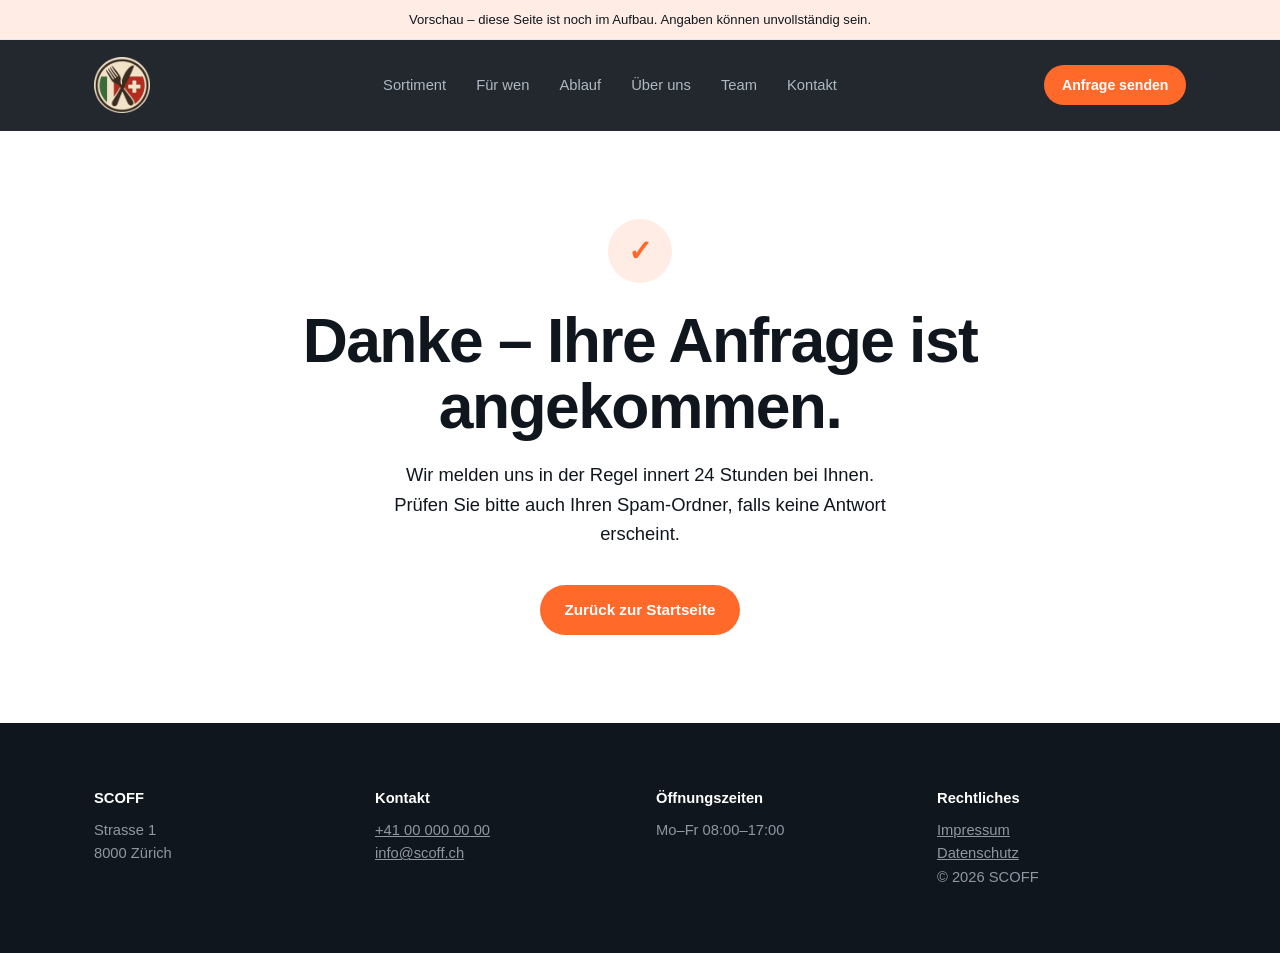
==== danke.html @ 70f58955 "Vorschau-Modus: Suchmaschinen aussperren und Hinweis anzeigen Solange die Seite unfertig ist: - robo" ====
<!DOCTYPE html>
<html lang="de">
<head>
  <meta charset="utf-8">
  <meta name="viewport" content="width=device-width, initial-scale=1">
  <title>Anfrage erhalten – SCOFF</title>
  <meta name="description" content="Ihre Anfrage bei SCOFF ist eingegangen.">
  <meta name="robots" content="noindex">
  <link rel="icon" href="images/favicon-32.png" sizes="32x32">
  <link rel="icon" href="images/favicon-64.png" sizes="64x64">
  <link rel="apple-touch-icon" href="images/apple-touch-icon.png">
  <!-- Die Nummer hinter dem Dateinamen ist die Version. Wird sie erhöht,
       holen Browser die Datei neu statt aus dem Zwischenspeicher.
       Nach jeder Änderung an styles.css oder script.js hochzählen. -->
  <link rel="stylesheet" href="styles.css?v=11">
</head>
<body>

  <!-- VORSCHAU-BANNER: vor dem Livegang entfernen. Siehe STAND.md. -->
  <div class="vorschau">
    Vorschau – diese Seite ist noch im Aufbau. Angaben können unvollständig sein.
  </div>


<a class="skip-link" href="#inhalt">Zum Inhalt springen</a>

<!-- ===================== Kopfzeile ===================== -->
<header class="site-header">
  <div class="wrap">
    <!-- Zwei Fassungen des Logos. Welche zu sehen ist, entscheidet styles.css:
         am Computer das Zeichen, auf dem Handy oben das vollständige Logo und
         nach dem Scrollen Zeichen plus Schriftzug. -->
    <a class="logo" href="index.html" aria-label="SCOFF – zur Startseite">
      <img class="logo-bild logo-bild--voll" src="images/scoff-logo.png"
           alt="" width="110" height="110">
      <img class="logo-bild logo-bild--zeichen" src="images/scoff-emblem.png"
           alt="" width="56" height="56">
      <span class="logo-wort">SCOFF</span>
    </a>

    <nav class="nav" id="hauptnavigation" aria-label="Hauptnavigation">
      <a href="index.html#sortiment">Sortiment</a>
      <a href="index.html#fuer-wen">Für wen</a>
      <a href="index.html#ablauf">Ablauf</a>
      <a href="index.html#ueber-uns">Über uns</a>
      <a href="index.html#team">Team</a>
      <a href="index.html#kontakt">Kontakt</a>
      <!-- Nur im aufgeklappten Handy-Menü sichtbar -->
      <a class="nav-cta" href="index.html#kontakt">Anfrage senden</a>
    </nav>

    <div class="header-actions">
      <a class="btn btn--small header-cta" href="index.html#kontakt">Anfrage senden</a>
      <button class="nav-toggle" id="nav-toggle"
              aria-expanded="false" aria-controls="hauptnavigation">
        <span aria-hidden="true">☰</span>
        <span class="visually-hidden">Menü öffnen</span>
      </button>
    </div>
  </div>
</header>

<main id="inhalt">

  <section class="section danke">
    <div class="wrap">
      <div class="danke-icon" aria-hidden="true">✓</div>
      <h1>Danke – Ihre Anfrage ist angekommen.</h1>
      <p class="lead">Wir melden uns in der Regel innert 24 Stunden bei Ihnen. Prüfen Sie bitte auch Ihren Spam-Ordner, falls keine Antwort erscheint.</p>
      <a class="btn" href="index.html">Zurück zur Startseite</a>
    </div>
  </section>

</main>

<!-- ===================== Fusszeile ===================== -->
<footer class="site-footer">
  <div class="wrap">
    <!-- PLATZHALTER: echte Adresse, Telefon und E-Mail eintragen. -->
    <div>
      <strong>SCOFF</strong>
      Strasse 1<br>
      8000 Zürich
    </div>
    <div>
      <strong>Kontakt</strong>
      <a href="tel:+41000000000">+41 00 000 00 00</a><br>
      <a href="mailto:info@scoff.ch">info@scoff.ch</a>
    </div>
    <div>
      <strong>Öffnungszeiten</strong>
      Mo–Fr 08:00–17:00
    </div>
    <div>
      <strong>Rechtliches</strong>
      <a href="impressum.html">Impressum</a><br>
      <a href="datenschutz.html">Datenschutz</a><br>
      <span>© <span id="jahr">2026</span> SCOFF</span>
    </div>
  </div>
</footer>

<script src="script.js?v=11"></script>
</body>
</html>
---- styles.css ----
/* ==========================================================================
   Scoff – zentrale Stildatei
   Alle Farben, Abstände und Schriftgrössen stehen HIER oben als Variablen.
   Willst du z.B. die Akzentfarbe ändern: nur --accent anpassen, sonst nichts.
   ========================================================================== */

/* --- 1. Design-Variablen (die einzige Stelle mit festen Werten) ----------- */
:root {
  /* Farben */
  --bg:            #ffffff;
  --bg-soft:       #f4f6f8;
  --dark:          #10161d;
  --ink:           #10161d;
  --muted:         #63707e;
  --line:          #e6eaee;
  --accent:        #ff6a2b;
  --accent-soft:   rgba(255, 106, 43, 0.12);
  --accent-ink:    #ffffff;
  --on-dark:       #aeb9c4;

  /* Abstände */
  --gap:           1.5rem;
  --gap-lg:        3.5rem;
  --section-y:     5.5rem;

  /* Bausteine mit fester Groesse */
  --logo-klein:          56px;   /* Logo in der Kopfzeile */
  --logo-handy-gross:    118px;  /* vollstaendiges Logo oben auf dem Handy */
  --logo-hero:           150px;  /* grosses Logo im Hero */
  --header-hoehe:        96px;   /* damit Ankerlinks nicht darunter rutschen */
  --produkt-bild-hoehe:  340px;  /* Hoehe der Flaschenfotos */
  --produkt-breite:      290px;  /* Breite einer Produktkarte im Slider */

  /* Formen */
  --radius:        14px;
  --radius-sm:     10px;
  --shadow:        0 10px 30px rgba(16, 22, 29, .08);

  /* Schrift */
  --font: -apple-system, BlinkMacSystemFont, "Segoe UI", Helvetica, Arial, sans-serif;
  --max-width: 1140px;
}

/* --- 2. Grundlagen ------------------------------------------------------- */
* { box-sizing: border-box; }

html { scroll-behavior: smooth; }

body {
  margin: 0;
  font-family: var(--font);
  color: var(--ink);
  background: var(--bg);
  line-height: 1.6;
  -webkit-font-smoothing: antialiased;
}

img { max-width: 100%; display: block; }

a { color: var(--accent); }

:focus-visible {
  outline: 3px solid var(--accent);
  outline-offset: 2px;
}

/* Damit Ankerlinks nicht unter dem fixen Header verschwinden */
section { scroll-margin-top: var(--header-hoehe); }

/* Nur für Screenreader sichtbar */
.visually-hidden {
  position: absolute; width: 1px; height: 1px;
  padding: 0; margin: -1px; overflow: hidden;
  clip: rect(0 0 0 0); white-space: nowrap; border: 0;
}

.skip-link {
  position: absolute; left: 0; top: -60px; z-index: 100;
  background: var(--accent); color: var(--accent-ink);
  padding: .8rem 1.2rem; text-decoration: none;
}
.skip-link:focus { top: 0; }

/* --- 3. Layout-Bausteine ------------------------------------------------- */
.wrap {
  max-width: var(--max-width);
  margin: 0 auto;
  padding-inline: var(--gap);
}

.section { padding-block: var(--section-y); }
.section--soft { background: var(--bg-soft); }

.grid {
  display: grid;
  grid-template-columns: repeat(auto-fit, minmax(240px, 1fr));
  gap: var(--gap);
}

.two-col {
  display: grid;
  grid-template-columns: 1fr 1fr;
  gap: var(--gap-lg);
  align-items: center;
}

/* --- 4. Schrift ---------------------------------------------------------- */
h1 {
  font-size: clamp(2.2rem, 5.5vw, 3.9rem);
  line-height: 1.05;
  letter-spacing: -.025em;
  font-weight: 800;
  margin: 0 0 1.3rem;
  max-width: 16ch;
}

h2 {
  font-size: clamp(1.7rem, 3.4vw, 2.4rem);
  letter-spacing: -.02em;
  font-weight: 800;
  margin: 0 0 .6rem;
}

h3 { font-size: 1.12rem; font-weight: 700; margin: 0 0 .5rem; }

.eyebrow {
  color: var(--accent);
  font-weight: 700;
  letter-spacing: .16em;
  font-size: .78rem;
  text-transform: uppercase;
  margin: 0 0 1.2rem;
}

.lead { font-size: 1.15rem; margin: 0 0 2.3rem; max-width: 50ch; }

.sub {
  color: var(--muted);
  font-size: 1.03rem;
  margin: 0 0 3rem;
  max-width: 58ch;
}

.sub--tight { margin-bottom: 1.2rem; }

/* --- 5. Knöpfe ----------------------------------------------------------- */
.btn {
  display: inline-block;
  background: var(--accent);
  color: var(--accent-ink);
  text-decoration: none;
  padding: .8rem 1.5rem;
  border-radius: 999px;
  font: inherit;
  font-weight: 700;
  font-size: .95rem;
  border: none;
  cursor: pointer;
}
.btn:hover { filter: brightness(1.07); }
.btn--small { padding: .55rem 1.1rem; font-size: .88rem; }
.btn--light { background: #fff; color: var(--dark); }

/* --- 5b. Vorschau-Hinweis ------------------------------------------------ */
/* Dezenter Streifen ganz oben, solange die Seite unfertig ist. Scrollt weg,
   die Kopfzeile darunter bleibt wie gewohnt oben kleben.
   Vor dem Livegang zusammen mit dem Banner im HTML entfernen. */
.vorschau {
  background: var(--accent-soft);
  color: var(--ink);
  border-bottom: 1px solid var(--line);
  text-align: center;
  font-size: .82rem;
  padding: .55rem var(--gap);
}

/* --- 6. Kopfzeile -------------------------------------------------------- */
.site-header {
  position: sticky; top: 0; z-index: 20;
  background: rgba(16, 22, 29, .92);
  backdrop-filter: blur(8px);
}

.site-header .wrap {
  display: flex; align-items: center; justify-content: space-between;
  gap: 1rem; padding-block: 1.1rem;
  transition: padding-block .25s ease;
}

/* In der Kopfzeile steht nur das Emblem - der Name steht gross im Hero. */
.logo {
  display: flex; align-items: center;
  text-decoration: none;
}

.logo-bild {
  width: var(--logo-klein);
  height: var(--logo-klein);
  /* Damit das Logo beim Scrollen gleitend schrumpft statt zu springen */
  transition: width .25s ease, height .25s ease;
}

/* Am Computer steht in der Kopfzeile nur das Zeichen; der Name steht
   gross im Hero. Die beiden anderen Fassungen sind fuer das Handy. */
.logo-bild--voll { display: none; }
.logo-wort { display: none; }

.nav a {
  margin-left: 1.6rem; text-decoration: none;
  color: var(--on-dark); font-size: .92rem; font-weight: 500;
}
.nav a:hover { color: #fff; }

.header-actions {
  display: flex;
  align-items: center;
  gap: .5rem;
}

/* Knopf im aufgeklappten Handy-Menü. Auf dem Desktop unsichtbar,
   dort steht der Knopf rechts in der Kopfzeile. */
.nav-cta { display: none; }

.nav-toggle {
  display: none;
  background: none; border: 0; cursor: pointer;
  padding: .4rem; color: #fff; font-size: 1.5rem; line-height: 1;
}

/* --- 7. Hero ------------------------------------------------------------- */
.hero {
  background: var(--dark); color: #fff;
  padding-block: 6rem 7rem;
  position: relative; overflow: hidden;
}
.hero::after {
  content: ""; position: absolute; inset: 0; pointer-events: none;
  background: radial-gradient(900px 420px at 78% 25%, var(--accent-soft), transparent 65%);
}
.hero .wrap { position: relative; z-index: 1; }

/* Grosses Logo ueber der Schlagzeile */
.hero-logo {
  width: var(--logo-hero);
  height: var(--logo-hero);
  margin-bottom: 1.8rem;
}
/* Zweite Zeile der Hero-Ueberschrift: gleiche Ueberschrift, kleiner gesetzt.
   Die Groesse ist in em angegeben, haengt also an der Groesse von h1 und
   waechst und schrumpft mit ihr mit. */
.h1-zusatz {
  display: block;
  font-size: .55em;
  font-weight: 700;
  letter-spacing: -.01em;
  color: var(--on-dark);
  margin-top: .35em;
}

.hero .lead { color: var(--on-dark); }
.hero-note { margin-top: 2.5rem; color: #78848f; font-size: .85rem; }

/* Die beiden Knöpfe im Hero. flex mit gap statt margin-left:
   so stehen sie beim Umbrechen sauber untereinander. */
.hero-aktionen {
  display: flex;
  flex-wrap: wrap;
  gap: .7rem;
}

/* --- 8. Karten und Panels ------------------------------------------------ */
.card {
  background: #fff;
  border-radius: var(--radius);
  padding: 2rem;
  box-shadow: var(--shadow);
}
.card p { margin: 0; color: var(--muted); font-size: .96rem; }

.badge {
  width: 42px; height: 42px; border-radius: 12px;
  background: var(--accent-soft); color: var(--accent);
  display: grid; place-items: center;
  font-weight: 800; margin-bottom: 1.1rem;
}

.panel {
  background: #fff;
  border-radius: var(--radius);
  padding: 2.5rem;
  box-shadow: var(--shadow);
}
.panel p { color: var(--muted); margin: 0 0 1.6rem; }
.panel--dark { background: var(--dark); color: #fff; }
.panel--dark p { color: var(--on-dark); }

.split { display: grid; grid-template-columns: 1fr 1fr; gap: var(--gap); }

/* Produktkarten im Sortiment */
.produkt {
  background: #fff;
  border-radius: var(--radius);
  box-shadow: var(--shadow);
  overflow: hidden;
  display: flex;
  flex-direction: column;
}

/* contain statt cover: die Flasche wird nie angeschnitten.
   Feste Hoehe, damit alle Flaschen gleich gross wirken. */
.produkt-bild {
  width: 100%;
  height: var(--produkt-bild-hoehe);
  object-fit: contain;
  background: #fff;
  padding: 1.4rem;
}

.produkt-text { padding: 0 1.6rem 1.8rem; }
.produkt-text p { color: var(--muted); font-size: .94rem; margin: 0 0 .7rem; }
.produkt-text p:last-child { margin-bottom: 0; }

.produkt .produkt-herkunft {
  color: var(--accent);
  font-weight: 700;
  font-size: .78rem;
  letter-spacing: .1em;
  text-transform: uppercase;
  margin-bottom: .9rem;
}

/* Karte ohne Foto, die auf das restliche Sortiment hinweist */
.produkt--mehr {
  background: transparent;
  box-shadow: none;
  border: 1px dashed var(--line);
  justify-content: center;
}
.produkt--mehr .produkt-text { padding: 2rem 1.8rem; }

/* Kleiner rechtlicher Hinweis unter dem Sortiment */
.hinweis-klein {
  color: var(--muted);
  font-size: .82rem;
  margin: 2.5rem 0 0;
}

/* Personen im Team-Abschnitt */
.team {
  display: grid;
  grid-template-columns: repeat(auto-fit, minmax(260px, 1fr));
  gap: var(--gap);
  max-width: 760px;
}

.person {
  background: #fff;
  border-radius: var(--radius);
  padding: 2rem;
  box-shadow: var(--shadow);
  text-align: center;
}
.person h3 { margin-bottom: .2rem; }
.person p { color: var(--muted); font-size: .96rem; margin: 0 0 .8rem; }
.person p:last-child { margin-bottom: 0; }

.person-foto {
  width: 120px; height: 120px;
  border-radius: 50%;
  object-fit: cover;
  margin: 0 auto 1.2rem;
}

/* Graue Fläche, solange das Portrait fehlt */
.person-foto--leer {
  background: linear-gradient(135deg, #dfe5ea, #c9d2da);
  display: grid; place-items: center;
  color: #6f7b86; font-size: .78rem; font-weight: 600;
}

/* Zwei Klassen statt !important, damit die Regel oben gewinnt */
.person .person-rolle {
  color: var(--accent);
  font-weight: 700;
  font-size: .82rem;
  letter-spacing: .1em;
  text-transform: uppercase;
  margin-bottom: 1rem;
}

.person-kontakt a { font-size: .92rem; }

/* Platzhalter für Bilder, bis die echten Fotos da sind */
.placeholder {
  background: linear-gradient(135deg, #dfe5ea, #c9d2da);
  border-radius: var(--radius);
  aspect-ratio: 4 / 3;
  display: grid; place-items: center;
  color: #6f7b86; font-size: .85rem; font-weight: 600;
}

/* Datenzeilen auf der Produktkarte: Rebsorte, Ausbau, Alkohol, Inhalt.
   Bewusst schlicht – die Angaben sollen lesbar sein, nicht schreien. */
.produkt-daten {
  list-style: none;
  margin: .6rem 0 0;
  padding: 0;
  color: var(--muted);
  font-size: .86rem;
  line-height: 1.75;
}

.produkt-daten li + li { border-top: 1px solid var(--line); }

/* --- 8b. Slider fuers Sortiment ------------------------------------------ */
.slider { position: relative; }

/* Die Spur ist ein waagrechter Streifen, der sich wischen laesst.
   scroll-snap sorgt dafuer, dass er immer an einer Karte stehen bleibt. */
.slider-spur {
  display: flex;
  gap: var(--gap);
  overflow-x: auto;
  scroll-snap-type: x mandatory;
  scroll-behavior: smooth;
  padding-block: .5rem 1.8rem;
  scrollbar-width: none;
}
.slider-spur::-webkit-scrollbar { display: none; }

.slider-spur > .produkt {
  flex: 0 0 var(--produkt-breite);
  scroll-snap-align: start;
}

.slider-knopf {
  position: absolute;
  top: calc(var(--produkt-bild-hoehe) / 2);
  transform: translateY(-50%);
  z-index: 2;
  width: 46px; height: 46px;
  border-radius: 50%;
  border: 1px solid var(--line);
  background: #fff;
  color: var(--ink);
  box-shadow: var(--shadow);
  cursor: pointer;
  font-size: 1.7rem;
  line-height: 1;
  display: grid;
  place-items: center;
}
.slider-knopf:hover { border-color: var(--accent); color: var(--accent); }
.slider-knopf[disabled] { opacity: .3; cursor: default; }
.slider-knopf[disabled]:hover { border-color: var(--line); color: var(--ink); }

.slider-knopf--zurueck { left: -22px; }
.slider-knopf--vor { right: -22px; }

/* Hinweis nur dort, wo gewischt wird */
.slider-hinweis {
  display: none;
  color: var(--muted);
  font-size: .85rem;
  margin: 0;
}

/* --- 9. Formular --------------------------------------------------------- */
.form { display: grid; gap: 1.1rem; max-width: 560px; }
.form label { font-size: .86rem; font-weight: 700; }
.form input,
.form textarea,
.form select {
  width: 100%;
  padding: .85rem 1rem;
  border: 1px solid var(--line);
  border-radius: var(--radius-sm);
  font: inherit; font-size: .96rem;
  margin-top: .4rem; background: #fff;
}
.form textarea { min-height: 130px; resize: vertical; }
.form-row { display: grid; grid-template-columns: 1fr 1fr; gap: 1.1rem; }

/* Spamfalle im Kontaktformular – darf nie sichtbar sein. */
.gotcha { position: absolute; left: -9999px; width: 1px; height: 1px; }

/* --- 10. Fusszeile ------------------------------------------------------- */
.site-footer {
  background: var(--dark); color: #8d98a3;
  padding-block: 4rem; font-size: .92rem;
}
.site-footer .wrap {
  display: grid;
  grid-template-columns: repeat(auto-fit, minmax(200px, 1fr));
  gap: 2rem;
}
.site-footer strong { color: #fff; display: block; margin-bottom: .5rem; }
.site-footer a { color: #8d98a3; }

/* --- 11. Unterseiten (Impressum und weitere Textseiten) ------------------ */
.page-head {
  background: var(--dark);
  color: #fff;
  padding-block: 4rem 3.5rem;
}
.page-head h1 { margin-bottom: .8rem; }
.page-head .sub { color: var(--on-dark); margin-bottom: 0; }

.legal { max-width: 68ch; }
.legal h2 { font-size: 1.3rem; margin-top: 2.8rem; }
.legal h2:first-child { margin-top: 0; }
.legal p { color: var(--muted); margin: 0 0 1rem; }
.legal strong { color: var(--ink); }

/* Sichtbarer Hinweis, solange echte Angaben fehlen. Beim Einsetzen der
   richtigen Daten wird dieser Absatz einfach gelöscht. */
.platzhalter {
  background: var(--accent-soft);
  border-left: 3px solid var(--accent);
  border-radius: var(--radius-sm);
  padding: .9rem 1.1rem;
  color: var(--ink);
  font-size: .9rem;
}

/* Danke-Seite nach dem Absenden des Formulars */
.danke { text-align: center; }
.danke h1 { max-width: none; margin-inline: auto; }
.danke .lead { margin-inline: auto; }

.danke-icon {
  width: 64px; height: 64px; border-radius: 50%;
  background: var(--accent-soft); color: var(--accent);
  display: grid; place-items: center;
  font-size: 1.8rem; font-weight: 800;
  margin: 0 auto 1.6rem;
}

/* --- 12. Handy und kleine Bildschirme ------------------------------------ */
@media (max-width: 820px) {
  :root {
    --section-y: 3.5rem;
    --gap-lg: 2rem;
    --logo-klein: 44px;
    --logo-hero: 104px;
    --header-hoehe: 80px;
    --produkt-bild-hoehe: 300px;
  }

  .two-col,
  .split,
  .form-row { grid-template-columns: 1fr; }

  /* Auf dem Handy brauchen die zwei Hero-Knoepfe nicht zu sein: das Sortiment
     folgt direkt darunter, und der Anfrage-Knopf steckt im Menue. */
  .hero-aktionen { display: none; }

  /* Ohne die Knoepfe die Abstaende im Hero nachziehen */
  .hero .lead { margin-bottom: 0; }
  .hero-note { margin-top: 1.6rem; }

  /* Kopfzeile entlasten: nur Logo und Menuezeichen.
     Der Anfrage-Knopf wandert ins aufgeklappte Menue. */
  .header-cta { display: none; }

  /* Auf dem Handy gibt es nur ein Logo: das grosse Symbol oben in der
     Kopfzeile. Das Logo im Hero entfaellt hier. */
  .hero-logo { display: none; }

  /* Die Kopfzeile hat oben denselben Farbton wie der Hero und keinen Rand -
     dadurch wirkt sie wie ein Teil des Heros statt wie ein Balken.
     Links das grosse Symbol, rechts die drei Striche. */
  .site-header {
    background: var(--dark);
    backdrop-filter: none;
  }
  .site-header .wrap { padding-block: 1.2rem; }
  /* Auf dem Handy immer dasselbe Logo - nur die Groesse aendert sich.
     Weder das ausgeschnittene Zeichen noch der Schriftzug daneben. */
  .logo-bild--voll {
    display: block;
    width: var(--logo-handy-gross);
    height: var(--logo-handy-gross);
  }
  .logo-bild--zeichen { display: none; }
  .logo-wort { display: none; }

  /* Sobald gescrollt wird, schrumpft das Symbol und die Kopfzeile bekommt
     einen Schatten. So bleibt das Menue immer erreichbar, ohne dass oben
     ein Balken im Weg ist. */
  .site-header--gescrollt {
    box-shadow: 0 6px 20px rgba(0, 0, 0, .35);
  }
  .site-header--gescrollt .wrap { padding-block: .7rem; }

  /* Nach dem Scrollen schrumpft dasselbe Logo auf die kleine Groesse.
     Der Uebergang kommt von der transition weiter oben. */
  .site-header--gescrollt .logo-bild--voll {
    width: var(--logo-klein);
    height: var(--logo-klein);
  }

  /* Der Hero schliesst direkt an die Kopfzeile an */
  .hero { padding-block: 1.5rem 3.5rem; }

  .nav .nav-cta {
    display: block;
    margin-top: 1rem;
    padding: .85rem 1.2rem;
    background: var(--accent);
    color: var(--accent-ink);
    border-radius: 999px;
    text-align: center;
    font-weight: 700;
  }

  /* Auf dem Handy wird gewischt, die Pfeile braucht es nicht */
  .slider-knopf { display: none; }
  .slider-hinweis { display: block; }
  .slider-spur > .produkt { flex-basis: 78vw; }

  .header-actions {
  display: flex;
  align-items: center;
  gap: .5rem;
}

.nav-toggle { display: block; }

  .nav {
    display: none;
    position: absolute; left: 0; right: 0; top: 100%;
    background: var(--dark);
    padding: 1rem var(--gap) 1.5rem;
    border-top: 1px solid rgba(255, 255, 255, .1);
    /* Schatten nach unten, damit sich das Menue sichtbar vom
       ebenfalls dunklen Hero abhebt */
    box-shadow: 0 18px 30px rgba(0, 0, 0, .45);
  }
  .nav[data-open="true"] { display: block; }
  .nav a { display: block; margin: 0; padding: .7rem 0; font-size: 1rem; }
}
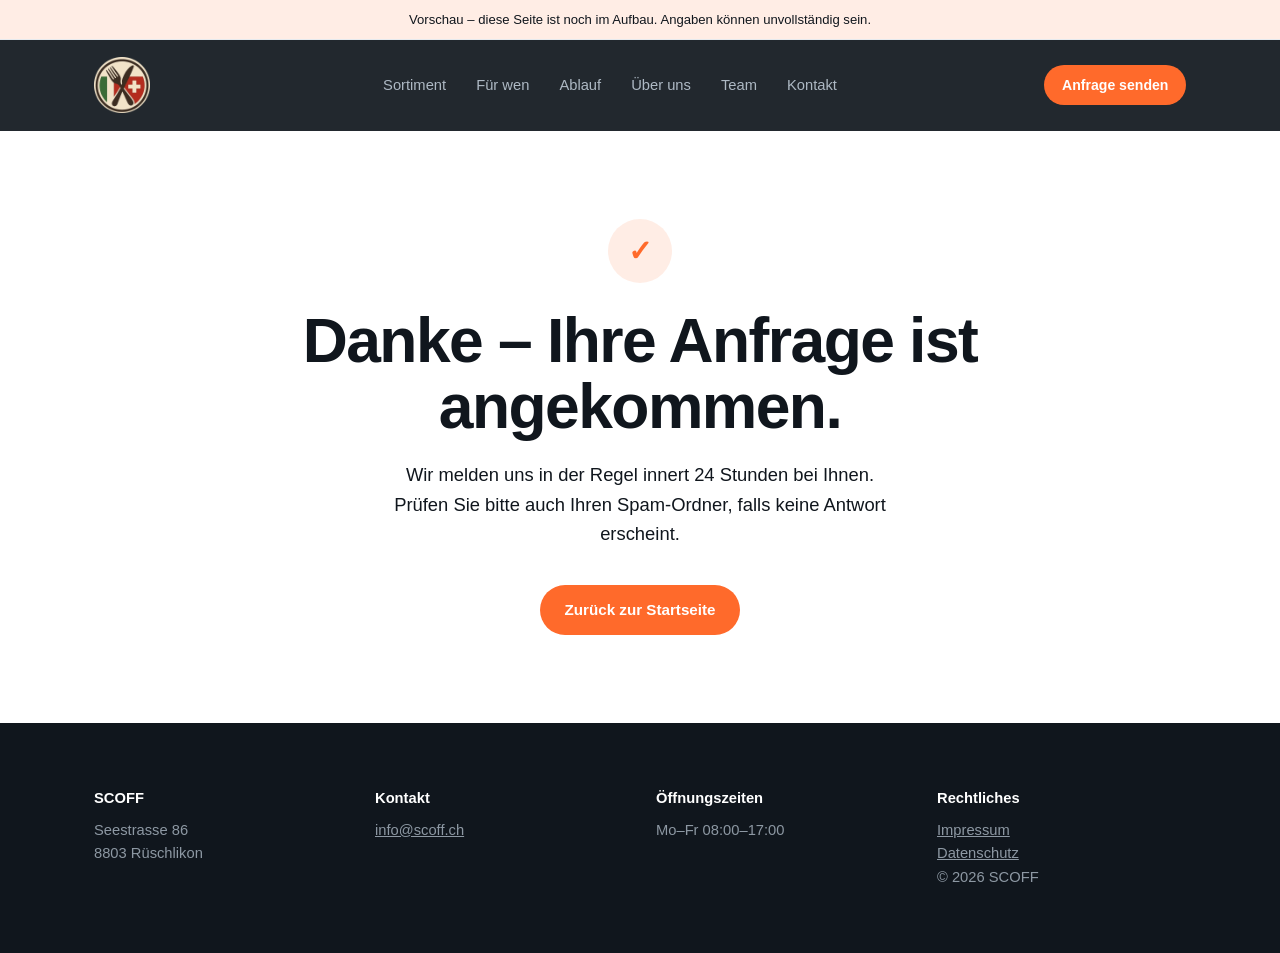
==== commit 2f4743e9: "Fusszeile der Unterseiten nachgezogen Impressum, Datenschutz und Danke-Seite trugen in der Fusszeile" ====
--- a/danke.html
+++ b/danke.html
@@ -12,7 +12,7 @@
   <!-- Die Nummer hinter dem Dateinamen ist die Version. Wird sie erhöht,
        holen Browser die Datei neu statt aus dem Zwischenspeicher.
        Nach jeder Änderung an styles.css oder script.js hochzählen. -->
-  <link rel="stylesheet" href="styles.css?v=11">
+  <link rel="stylesheet" href="styles.css?v=13">
 </head>
 <body>
 
@@ -79,12 +79,12 @@
     <!-- PLATZHALTER: echte Adresse, Telefon und E-Mail eintragen. -->
     <div>
       <strong>SCOFF</strong>
-      Strasse 1<br>
-      8000 Zürich
+      Seestrasse 86<br>
+      8803 Rüschlikon
     </div>
     <div>
       <strong>Kontakt</strong>
-      <a href="tel:+41000000000">+41 00 000 00 00</a><br>
+      <!-- PLATZHALTER: echte E-Mail-Adresse eintragen, sobald die Domain steht. -->
       <a href="mailto:info@scoff.ch">info@scoff.ch</a>
     </div>
     <div>
@@ -100,6 +100,6 @@
   </div>
 </footer>
 
-<script src="script.js?v=11"></script>
+<script src="script.js?v=13"></script>
 </body>
 </html>
--- a/styles.css
+++ b/styles.css
@@ -319,6 +319,17 @@
 .produkt-text { padding: 0 1.6rem 1.8rem; }
 .produkt-text p { color: var(--muted); font-size: .94rem; margin: 0 0 .7rem; }
 .produkt-text p:last-child { margin-bottom: 0; }
+
+/* Damit die Datenlisten aller Karten auf gleicher Hoehe beginnen, bekommen
+   Titel und Herkunftszeile so viel Platz, wie die laengste von beiden braucht:
+   zwei Zeilen. Nur ab 821px noetig - auf dem Handy steht immer nur eine
+   Karte im Bild, dort waere der reservierte Platz nur eine Luecke. */
+@media (min-width: 821px) {
+  /* Zeilenhoehe fest, damit min-height genau zwei Zeilen entspricht. */
+  .produkt-text h3 { line-height: 1.25; min-height: 2.5em; }
+  .produkt .produkt-herkunft { line-height: 1.35; min-height: 2.7em; }
+  .produkt--mehr .produkt-text h3 { min-height: 0; }
+}
 
 .produkt .produkt-herkunft {
   color: var(--accent);
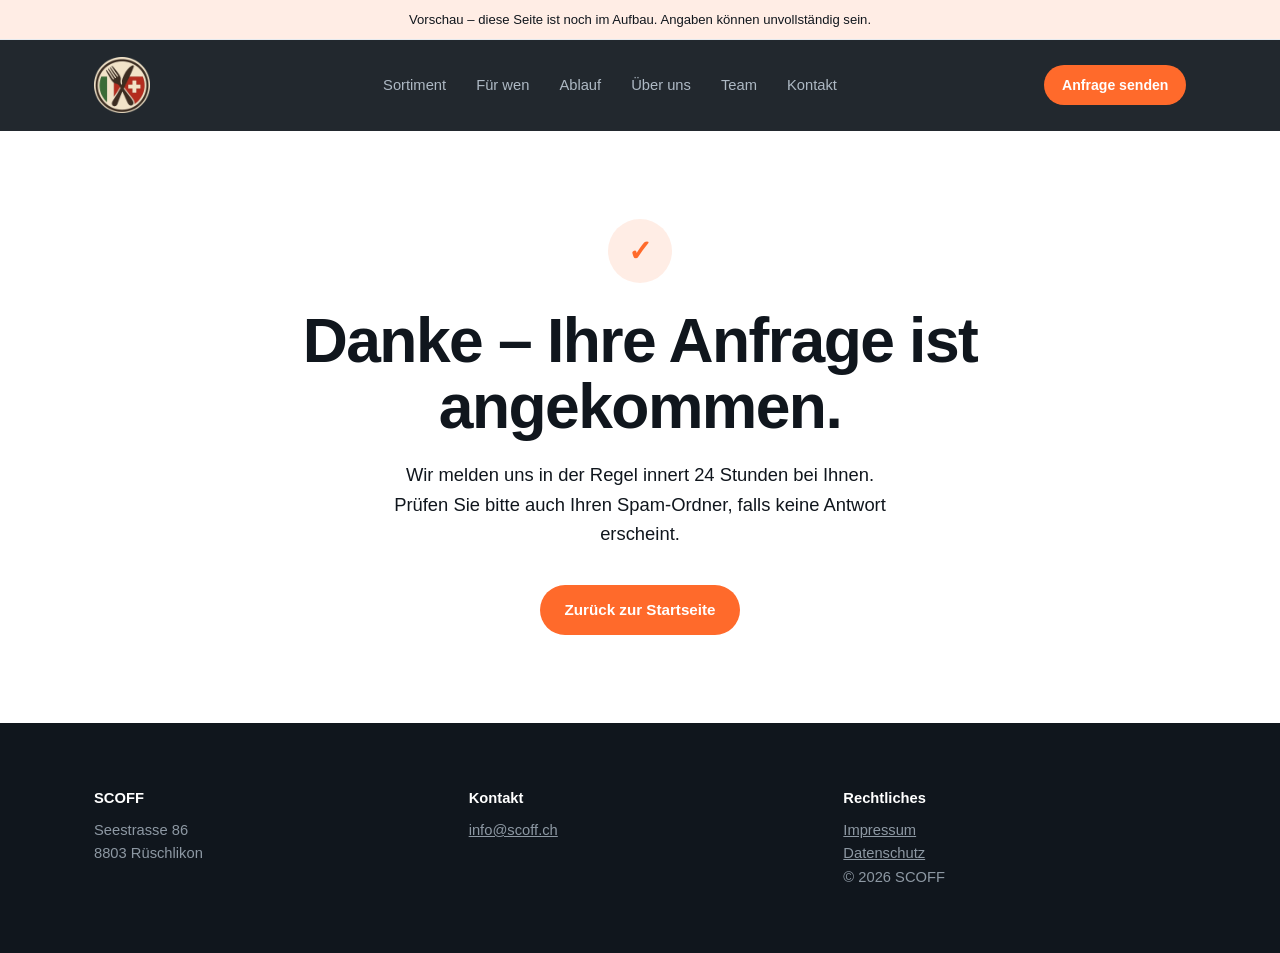
==== commit 2f49be6a: "Oeffnungszeiten und Preisliste entfernt, Entscheide vom Call" ====
--- a/danke.html
+++ b/danke.html
@@ -12,7 +12,7 @@
   <!-- Die Nummer hinter dem Dateinamen ist die Version. Wird sie erhöht,
        holen Browser die Datei neu statt aus dem Zwischenspeicher.
        Nach jeder Änderung an styles.css oder script.js hochzählen. -->
-  <link rel="stylesheet" href="styles.css?v=13">
+  <link rel="stylesheet" href="styles.css?v=15">
 </head>
 <body>
 
@@ -88,10 +88,6 @@
       <a href="mailto:info@scoff.ch">info@scoff.ch</a>
     </div>
     <div>
-      <strong>Öffnungszeiten</strong>
-      Mo–Fr 08:00–17:00
-    </div>
-    <div>
       <strong>Rechtliches</strong>
       <a href="impressum.html">Impressum</a><br>
       <a href="datenschutz.html">Datenschutz</a><br>
@@ -100,6 +96,6 @@
   </div>
 </footer>
 
-<script src="script.js?v=13"></script>
+<script src="script.js?v=15"></script>
 </body>
 </html>
--- a/styles.css
+++ b/styles.css
@@ -17,6 +17,7 @@
   --accent-soft:   rgba(255, 106, 43, 0.12);
   --accent-ink:    #ffffff;
   --on-dark:       #aeb9c4;
+  --fehler:        #c62828;
 
   /* Abstände */
   --gap:           1.5rem;
@@ -53,7 +54,14 @@
   background: var(--bg);
   line-height: 1.6;
   -webkit-font-smoothing: antialiased;
-}
+  /* Fusszeile immer ganz unten, auch auf kurzen Seiten wie danke.html:
+     der Hauptinhalt füllt den freien Platz dazwischen. */
+  min-height: 100vh;
+  display: flex;
+  flex-direction: column;
+}
+
+main { flex: 1 0 auto; }
 
 img { max-width: 100%; display: block; }
 
@@ -494,6 +502,9 @@
 
 /* Spamfalle im Kontaktformular – darf nie sichtbar sein. */
 .gotcha { position: absolute; left: -9999px; width: 1px; height: 1px; }
+
+/* Meldung, falls das Absenden scheitert (von script.js eingeblendet) */
+.form-fehler { margin: 0; color: var(--fehler); font-weight: 700; }
 
 /* --- 10. Fusszeile ------------------------------------------------------- */
 .site-footer {
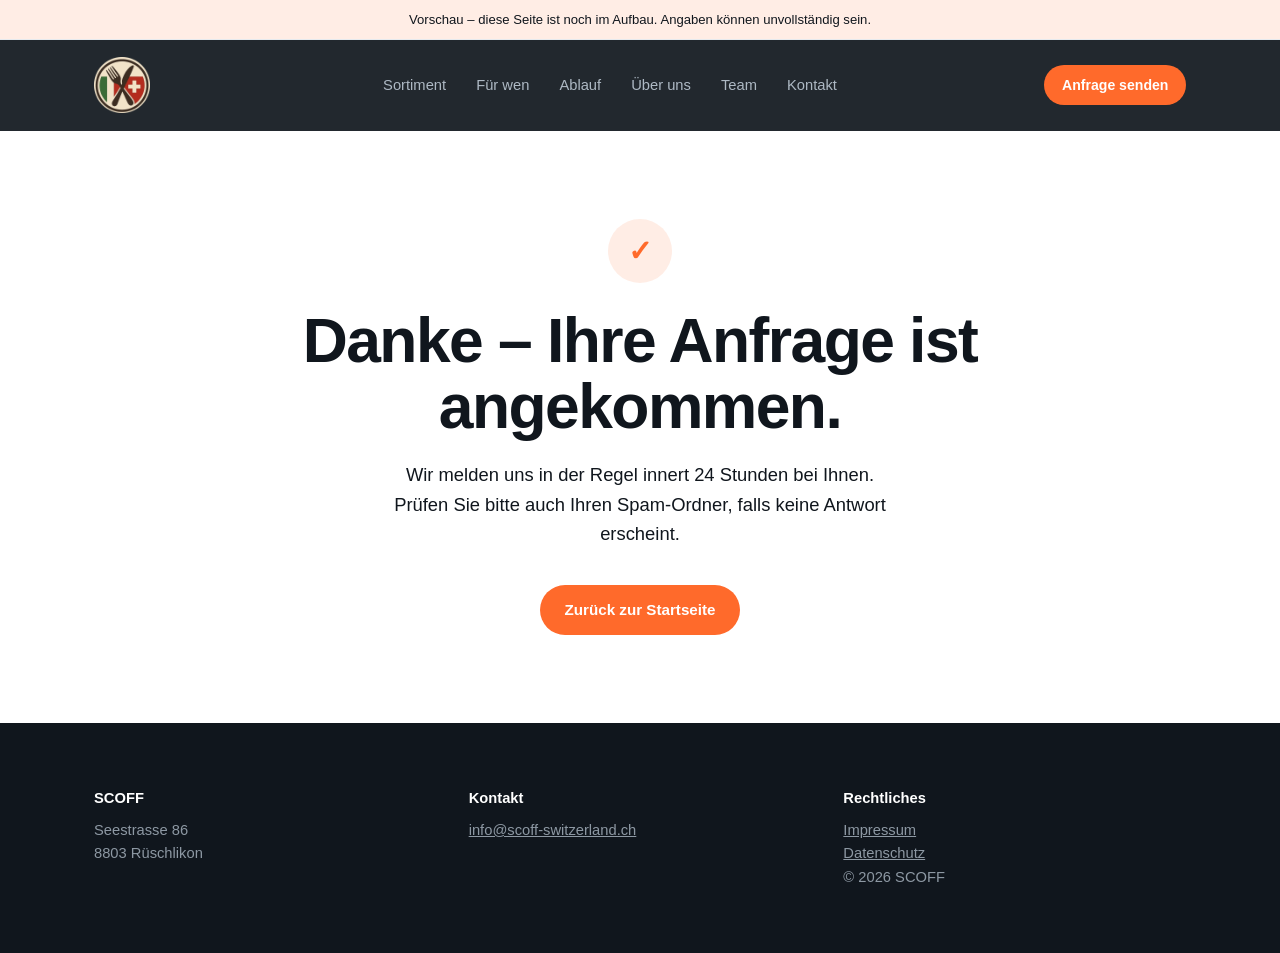
==== commit d14383a7: "Mailadresse info@scoff-switzerland.ch eingesetzt" ====
--- a/danke.html
+++ b/danke.html
@@ -76,7 +76,6 @@
 <!-- ===================== Fusszeile ===================== -->
 <footer class="site-footer">
   <div class="wrap">
-    <!-- PLATZHALTER: echte Adresse, Telefon und E-Mail eintragen. -->
     <div>
       <strong>SCOFF</strong>
       Seestrasse 86<br>
@@ -84,8 +83,7 @@
     </div>
     <div>
       <strong>Kontakt</strong>
-      <!-- PLATZHALTER: echte E-Mail-Adresse eintragen, sobald die Domain steht. -->
-      <a href="mailto:info@scoff.ch">info@scoff.ch</a>
+      <a href="mailto:info@scoff-switzerland.ch">info@scoff-switzerland.ch</a>
     </div>
     <div>
       <strong>Rechtliches</strong>
